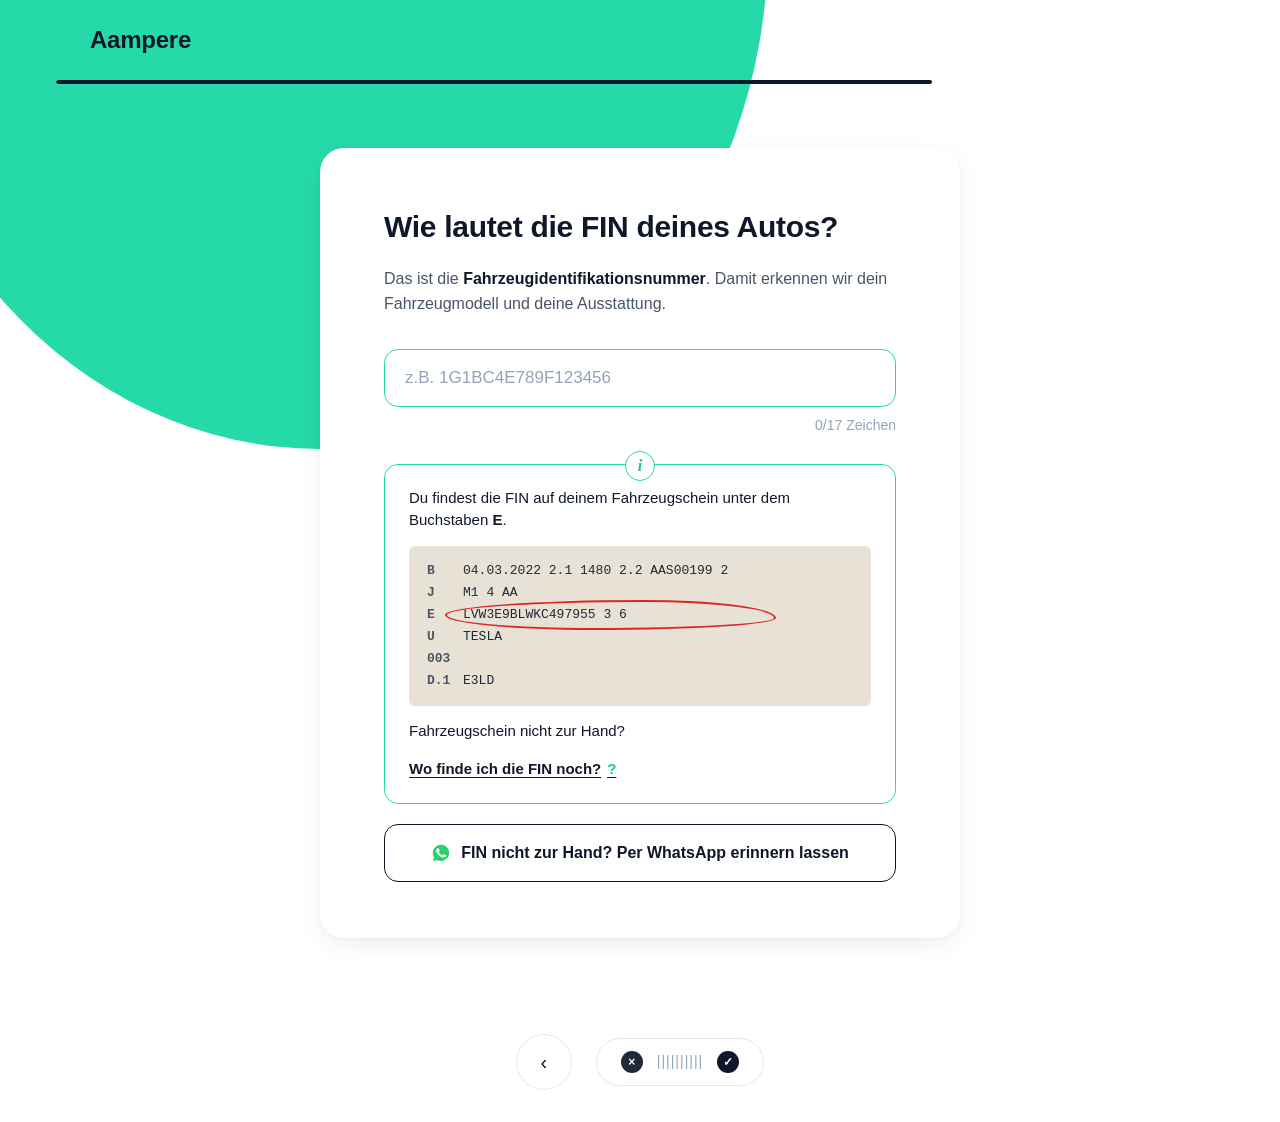
==== funnel-3-vin.html @ 7c8a5d74 "Wireframe: FIN-not-at-hand pitch" ====
<!DOCTYPE html>
<html lang="de">
<head>
<meta charset="UTF-8">
<meta name="viewport" content="width=device-width, initial-scale=1.0">
<title>Aampere Funnel · FIN-Eingabe</title>
<link rel="stylesheet" href="styles.css">
</head>
<body class="funnel-page">

<header class="funnel-header">
  <a href="index.html" class="brand">
    <svg viewBox="0 0 24 24" fill="none" xmlns="http://www.w3.org/2000/svg">
      <path d="M13.5 2L4 14h6l-1.5 8L20 10h-6l-0.5-8z" fill="#26D9A8"/>
    </svg>
    <span>Aampere</span>
  </a>
</header>

<div class="progress-bar"><div class="progress-bar-fill" style="width: 75%;"></div></div>

<main class="funnel-stage">
  <div class="card">
    <h1 class="card-title">Wie lautet die <strong>FIN</strong> deines Autos?</h1>
    <p class="card-sub">Das ist die <strong>Fahrzeugidentifikationsnummer</strong>. Damit erkennen wir dein Fahrzeugmodell und deine Ausstattung.</p>

    <div class="input-block">
      <input type="text" class="input-funnel" placeholder="z.B. 1G1BC4E789F123456" maxlength="17">
      <div class="input-meta">0/17 Zeichen</div>
    </div>

    <div class="help-callout">
      <p>Du findest die FIN auf deinem Fahrzeugschein unter dem Buchstaben <strong>E</strong>.</p>
      <div class="fahrzeugschein-mock">
        <div class="row"><span class="label">B</span><span>04.03.2022    2.1 1480    2.2 AAS00199    2</span></div>
        <div class="row"><span class="label">J</span><span>M1    4    AA</span></div>
        <div class="row fin-row"><span class="label">E</span><span>LVW3E9BLWKC497955    3   6<span class="fin-circle"></span></span></div>
        <div class="row"><span class="label">U</span><span>TESLA</span></div>
        <div class="row"><span class="label">003</span><span></span></div>
        <div class="row"><span class="label">D.1</span><span>E3LD</span></div>
      </div>
      <p>Fahrzeugschein nicht zur Hand?</p>
      <a href="#" class="help-link">
        <span>Wo finde ich die FIN noch?</span>
        <span class="q-icon">?</span>
      </a>
    </div>

    <!-- NEW SECONDARY ACTION: "FIN nicht zur Hand" Button -->
    <a href="phone-capture.html?from=funnel" class="btn-secondary-fallback">
      <svg class="wa-icon" width="20" height="20" viewBox="0 0 24 24" fill="currentColor" xmlns="http://www.w3.org/2000/svg">
        <path d="M12.04 2C6.58 2 2.13 6.45 2.13 11.91c0 1.95.57 3.81 1.61 5.39L2 22l4.84-1.71c1.5.84 3.21 1.28 4.99 1.28h.04c5.46 0 9.91-4.45 9.91-9.91 0-2.65-1.03-5.14-2.9-7.01A9.82 9.82 0 0012.04 2zm5.81 14.04c-.24.67-1.38 1.28-1.93 1.36-.51.07-1.13.1-1.83-.12-.42-.13-.97-.31-1.66-.61-2.93-1.27-4.85-4.21-4.99-4.41-.15-.2-1.2-1.6-1.2-3.06s.77-2.18 1.04-2.47c.27-.3.59-.37.79-.37.2 0 .39 0 .57.01.18.01.43-.07.67.51.24.59.83 2.04.91 2.19.07.15.12.32.02.52-.1.2-.15.32-.3.49-.15.17-.32.39-.45.52-.15.15-.31.32-.13.62.17.3.78 1.29 1.68 2.09 1.16 1.03 2.13 1.36 2.43 1.51.3.15.48.13.66-.08.18-.2.76-.89.96-1.19.2-.3.39-.25.66-.15.27.1 1.71.81 2 .96.29.15.49.22.56.34.07.13.07.71-.17 1.38z"/>
      </svg>
      <span>FIN nicht zur Hand? Per WhatsApp erinnern lassen</span>
    </a>
  </div>
</main>

<div class="funnel-foot">
  <a href="funnel-2-registration.html" class="back-circle">‹</a>
  <div class="scan-pill">
    <span class="dot dot-cancel">×</span>
    <span class="scan-lines">||||||||||</span>
    <span class="dot dot-confirm">✓</span>
  </div>
</div>

</body>
</html>
---- styles.css ----
/* Aampere Wireframe - Shared Styles */

:root {
  --mint: #26D9A8;
  --mint-hover: #1FC495;
  --mint-soft: #DCFCE7;
  --ink: #0F172A;
  --body: #475569;
  --muted: #94A3B8;
  --line: #E2E8F0;
  --bg: #FFFFFF;
  --bg-soft: #F8FAFC;
  --shadow-card: 0 1px 3px rgba(15, 23, 42, 0.04), 0 8px 24px rgba(15, 23, 42, 0.06);
  --shadow-input: 0 1px 2px rgba(15, 23, 42, 0.04);
  --radius-sm: 10px;
  --radius-md: 14px;
  --radius-lg: 24px;
}

* {
  box-sizing: border-box;
}

html, body {
  margin: 0;
  padding: 0;
  font-family: -apple-system, BlinkMacSystemFont, "Inter", "Segoe UI", Helvetica, Arial, sans-serif;
  color: var(--ink);
  background: var(--bg);
  -webkit-font-smoothing: antialiased;
  line-height: 1.5;
}

a {
  color: inherit;
  text-decoration: none;
}

button {
  font-family: inherit;
  cursor: pointer;
  border: none;
}

/* ========== HEADER (homepage style) ========== */

.site-header {
  display: flex;
  align-items: center;
  justify-content: space-between;
  padding: 22px 56px;
  background: #fff;
}

.brand {
  display: flex;
  align-items: center;
  gap: 8px;
  font-weight: 700;
  font-size: 24px;
  letter-spacing: -0.01em;
}

.brand svg {
  width: 26px;
  height: 26px;
}

.nav {
  display: flex;
  align-items: center;
  gap: 36px;
  font-size: 16px;
  color: var(--ink);
  font-weight: 500;
}

.nav .nav-cta {
  background: var(--mint);
  color: #fff;
  padding: 12px 22px;
  border-radius: var(--radius-md);
  font-weight: 600;
  transition: background 0.15s;
}

.nav .nav-cta:hover {
  background: var(--mint-hover);
}

.nav-item-with-arrow::after {
  content: " ⌄";
  color: var(--muted);
  font-size: 14px;
}

/* ========== HOMEPAGE HERO ========== */

.hero {
  display: grid;
  grid-template-columns: 1fr 1fr;
  gap: 64px;
  max-width: 1240px;
  margin: 60px auto 0;
  padding: 0 56px 80px;
  align-items: center;
}

.hero-content {
  max-width: 540px;
}

.badge {
  display: inline-flex;
  align-items: center;
  gap: 10px;
  background: var(--bg-soft);
  border-radius: 999px;
  padding: 10px 18px;
  font-size: 15px;
  color: var(--ink);
  margin-bottom: 36px;
}

.badge-icon {
  background: var(--mint);
  border-radius: 8px;
  width: 26px;
  height: 26px;
  display: inline-flex;
  align-items: center;
  justify-content: center;
}

.badge-icon svg {
  width: 14px;
  height: 14px;
  color: #fff;
}

h1.hero-title {
  font-size: 64px;
  line-height: 1.05;
  font-weight: 700;
  letter-spacing: -0.02em;
  margin: 0 0 28px;
}

.hero-sub {
  font-size: 22px;
  color: var(--body);
  margin: 0 0 36px;
  line-height: 1.4;
}

.fin-input-row {
  display: flex;
  align-items: stretch;
  background: #fff;
  border: 1px solid var(--line);
  border-radius: var(--radius-md);
  padding: 8px;
  box-shadow: var(--shadow-input);
  max-width: 540px;
}

.fin-input-row input {
  flex: 1;
  border: none;
  outline: none;
  padding: 14px 18px;
  font-size: 17px;
  color: var(--ink);
  font-family: inherit;
  background: transparent;
}

.fin-input-row input::placeholder {
  color: var(--muted);
}

.fin-input-row .help-icon {
  display: inline-flex;
  align-items: center;
  justify-content: center;
  color: var(--muted);
  padding: 0 10px;
  font-size: 18px;
}

.btn-primary {
  background: var(--mint);
  color: #fff;
  font-weight: 600;
  font-size: 16px;
  padding: 14px 22px;
  border-radius: var(--radius-sm);
  transition: background 0.15s;
}

.btn-primary:hover {
  background: var(--mint-hover);
}

.btn-primary-large {
  width: 100%;
  padding: 18px 22px;
  font-size: 18px;
  border-radius: var(--radius-md);
}

/* NEW: FIN-not-at-hand link (homepage) */
.fin-fallback-link {
  display: inline-flex;
  align-items: center;
  gap: 6px;
  margin-top: 18px;
  font-size: 15px;
  color: var(--body);
  font-weight: 500;
  padding: 6px 0;
  border-bottom: 1px dashed var(--muted);
  transition: color 0.15s, border-color 0.15s;
}

.fin-fallback-link:hover {
  color: var(--mint-hover);
  border-bottom-color: var(--mint);
}

.fin-fallback-link .wa-icon {
  color: #25D366;
}

.google-rating {
  display: flex;
  align-items: center;
  gap: 14px;
  margin-top: 28px;
  font-size: 16px;
  color: var(--ink);
}

.google-g {
  width: 28px;
  height: 28px;
  background: conic-gradient(from 0deg, #4285F4, #34A853, #FBBC05, #EA4335);
  border-radius: 50%;
  display: inline-block;
  position: relative;
}

.google-g::after {
  content: "G";
  position: absolute;
  inset: 0;
  display: flex;
  align-items: center;
  justify-content: center;
  color: #fff;
  font-weight: 700;
  font-size: 15px;
}

.stars {
  color: #FBBC05;
  letter-spacing: 2px;
}

.rating-divider {
  color: var(--line);
}

.hero-image {
  width: 100%;
  aspect-ratio: 1 / 1;
  background: linear-gradient(135deg, #DCFCE7 0%, #BBF7D0 55%, #86EFAC 100%);
  border-radius: var(--radius-lg);
  display: flex;
  align-items: center;
  justify-content: center;
  color: var(--ink);
  font-size: 17px;
  font-weight: 500;
  text-align: center;
  padding: 40px;
}

.hero-image-placeholder {
  opacity: 0.55;
}

/* ========== FUNNEL LAYOUT ========== */

.funnel-page {
  min-height: 100vh;
  background: #fff;
  position: relative;
  overflow: hidden;
}

.funnel-page::before {
  content: "";
  position: absolute;
  top: -50%;
  left: -10%;
  width: 70%;
  height: 90%;
  background: var(--mint);
  border-radius: 50%;
  z-index: 0;
  filter: blur(0px);
  opacity: 1;
}

.funnel-header {
  position: relative;
  z-index: 2;
  padding: 22px 56px;
  display: flex;
  align-items: center;
}

.progress-bar {
  position: relative;
  z-index: 2;
  height: 4px;
  background: rgba(255, 255, 255, 0.35);
  margin: 0 56px;
  border-radius: 2px;
  overflow: hidden;
}

.progress-bar-fill {
  height: 100%;
  background: var(--ink);
  border-radius: 2px;
  transition: width 0.3s;
}

.funnel-stage {
  position: relative;
  z-index: 2;
  display: flex;
  justify-content: center;
  padding: 64px 24px 80px;
}

.card {
  background: #fff;
  border-radius: var(--radius-lg);
  box-shadow: var(--shadow-card);
  padding: 56px 64px;
  max-width: 640px;
  width: 100%;
}

.card-narrow {
  max-width: 540px;
}

.card-title {
  font-size: 30px;
  font-weight: 700;
  margin: 0 0 18px;
  letter-spacing: -0.01em;
  color: var(--ink);
}

.card-sub {
  font-size: 16px;
  color: var(--body);
  margin: 0 0 32px;
  line-height: 1.55;
}

.card-sub strong {
  color: var(--ink);
  font-weight: 600;
}

/* ========== INPUT FIELDS (Funnel) ========== */

.input-block {
  margin-bottom: 28px;
}

.input-funnel {
  width: 100%;
  border: 1.5px solid var(--mint);
  border-radius: var(--radius-md);
  padding: 18px 20px;
  font-size: 17px;
  color: var(--ink);
  font-family: inherit;
  background: #fff;
  outline: none;
  transition: border-color 0.15s;
}

.input-funnel:focus {
  border-color: var(--mint-hover);
  box-shadow: 0 0 0 4px rgba(38, 217, 168, 0.15);
}

.input-funnel::placeholder {
  color: var(--muted);
}

.input-meta {
  text-align: right;
  font-size: 14px;
  color: var(--muted);
  margin-top: 8px;
}

/* ========== HELP CALLOUT (Fahrzeugschein info) ========== */

.help-callout {
  background: #fff;
  border: 1.5px solid var(--mint);
  border-radius: var(--radius-md);
  padding: 22px 24px;
  position: relative;
  margin-top: 16px;
}

.help-callout::before {
  content: "i";
  position: absolute;
  top: -14px;
  left: 50%;
  transform: translateX(-50%);
  width: 28px;
  height: 28px;
  background: #fff;
  border: 1.5px solid var(--mint);
  border-radius: 50%;
  display: flex;
  align-items: center;
  justify-content: center;
  font-family: Georgia, serif;
  font-style: italic;
  font-weight: 600;
  color: var(--mint-hover);
}

.help-callout p {
  margin: 0 0 14px;
  font-size: 15px;
  color: var(--ink);
}

.fahrzeugschein-mock {
  background: #E8E2D6;
  border-radius: 6px;
  padding: 14px 18px;
  font-family: "Courier New", monospace;
  font-size: 13px;
  line-height: 1.7;
  color: #1F2937;
  position: relative;
  margin: 14px 0;
}

.fahrzeugschein-mock .row {
  display: grid;
  grid-template-columns: 24px 1fr;
  gap: 12px;
  align-items: center;
}

.fahrzeugschein-mock .label {
  font-weight: 700;
  color: #4B5563;
}

.fahrzeugschein-mock .fin-row {
  position: relative;
}

.fahrzeugschein-mock .fin-circle {
  position: absolute;
  top: -4px;
  left: 18px;
  right: 18%;
  bottom: -4px;
  border: 2px solid #DC2626;
  border-radius: 60% 40% 55% 45% / 50% 60% 40% 50%;
  pointer-events: none;
}

.help-link {
  display: inline-flex;
  align-items: center;
  gap: 6px;
  font-size: 15px;
  color: var(--ink);
  font-weight: 600;
  text-decoration: underline;
  text-decoration-thickness: 1px;
  text-underline-offset: 3px;
}

.help-link .q-icon {
  color: var(--mint-hover);
}

/* NEW: Secondary CTA "FIN nicht zur Hand" inside funnel */
.btn-secondary-fallback {
  display: flex;
  align-items: center;
  justify-content: center;
  gap: 10px;
  width: 100%;
  background: #fff;
  color: var(--ink);
  border: 1.5px solid var(--ink);
  border-radius: var(--radius-md);
  padding: 16px 20px;
  font-size: 16px;
  font-weight: 600;
  margin-top: 20px;
  transition: background 0.15s, color 0.15s;
}

.btn-secondary-fallback:hover {
  background: var(--ink);
  color: #fff;
}

.btn-secondary-fallback .wa-icon {
  color: #25D366;
}

.btn-secondary-fallback:hover .wa-icon {
  color: #fff;
}

.divider-or {
  display: flex;
  align-items: center;
  gap: 14px;
  color: var(--muted);
  font-size: 13px;
  text-transform: uppercase;
  letter-spacing: 0.08em;
  margin: 24px 0 4px;
}

.divider-or::before,
.divider-or::after {
  content: "";
  flex: 1;
  height: 1px;
  background: var(--line);
}

/* ========== FUNNEL NAV (back arrow, scan) ========== */

.funnel-foot {
  position: relative;
  z-index: 2;
  display: flex;
  align-items: center;
  justify-content: center;
  gap: 24px;
  padding: 16px 24px 32px;
}

.back-circle {
  width: 56px;
  height: 56px;
  border-radius: 50%;
  background: #fff;
  border: 1px solid var(--line);
  display: flex;
  align-items: center;
  justify-content: center;
  color: var(--ink);
  font-size: 20px;
}

.scan-pill {
  display: flex;
  align-items: center;
  gap: 14px;
  background: #fff;
  border: 1px solid var(--line);
  border-radius: 999px;
  padding: 12px 24px;
  color: var(--ink);
  font-size: 14px;
}

.scan-pill .dot {
  width: 22px;
  height: 22px;
  border-radius: 50%;
  display: inline-flex;
  align-items: center;
  justify-content: center;
  font-weight: 600;
  font-size: 12px;
}

.scan-pill .dot-cancel {
  background: #1F2937;
  color: #fff;
}

.scan-pill .dot-confirm {
  background: var(--ink);
  color: #fff;
}

.scan-pill .scan-lines {
  letter-spacing: 1px;
  color: var(--muted);
}

/* ========== COUNTRY / OPTION PICKER ========== */

.options-grid {
  display: grid;
  grid-template-columns: 1fr 1fr;
  gap: 18px;
}

.option-card {
  background: #fff;
  border: 1.5px solid var(--line);
  border-radius: var(--radius-md);
  padding: 28px 24px;
  display: flex;
  flex-direction: column;
  align-items: center;
  gap: 12px;
  cursor: pointer;
  transition: border-color 0.15s, transform 0.1s;
  font: inherit;
  color: inherit;
  text-align: center;
}

.option-card:hover {
  border-color: var(--mint);
  transform: translateY(-1px);
}

.option-card .flag {
  font-size: 36px;
  line-height: 1;
}

.option-card .option-label {
  font-size: 17px;
  font-weight: 600;
  color: var(--ink);
}

.option-card .option-sub {
  font-size: 13px;
  color: var(--muted);
}

/* ========== YEAR PICKER ========== */

.year-grid {
  display: grid;
  grid-template-columns: repeat(4, 1fr);
  gap: 12px;
}

.year-btn {
  background: #fff;
  border: 1.5px solid var(--line);
  border-radius: var(--radius-sm);
  padding: 16px 0;
  font-size: 17px;
  font-weight: 600;
  color: var(--ink);
  transition: border-color 0.15s, background 0.15s;
}

.year-btn:hover {
  border-color: var(--mint);
  background: var(--mint-soft);
}

/* ========== PHONE CAPTURE ========== */

.tag-pill {
  display: inline-flex;
  align-items: center;
  gap: 8px;
  background: #DCFCE7;
  color: #047857;
  font-size: 13px;
  font-weight: 600;
  padding: 6px 12px;
  border-radius: 999px;
  margin-bottom: 20px;
}

.tag-pill .wa-icon {
  color: #25D366;
}

.phone-row {
  display: grid;
  grid-template-columns: 110px 1fr;
  gap: 12px;
  margin-bottom: 18px;
}

.country-select {
  border: 1.5px solid var(--mint);
  border-radius: var(--radius-md);
  background: #fff;
  font-family: inherit;
  font-size: 17px;
  color: var(--ink);
  padding: 18px 14px;
  outline: none;
  cursor: pointer;
  appearance: none;
  background-image: url("data:image/svg+xml;utf8,<svg xmlns='http://www.w3.org/2000/svg' width='12' height='8' viewBox='0 0 12 8'><path fill='%2394A3B8' d='M6 8L0 0h12z'/></svg>");
  background-repeat: no-repeat;
  background-position: right 14px center;
  padding-right: 32px;
}

.value-list {
  list-style: none;
  padding: 0;
  margin: 12px 0 28px;
  display: grid;
  gap: 12px;
}

.value-list li {
  display: flex;
  align-items: flex-start;
  gap: 12px;
  font-size: 15px;
  color: var(--body);
}

.value-list .check {
  width: 22px;
  height: 22px;
  border-radius: 50%;
  background: var(--mint-soft);
  color: #047857;
  display: inline-flex;
  align-items: center;
  justify-content: center;
  font-size: 13px;
  font-weight: 700;
  flex-shrink: 0;
  margin-top: 1px;
}

.fineprint {
  font-size: 12px;
  color: var(--muted);
  text-align: center;
  margin-top: 18px;
  line-height: 1.5;
}

.back-link {
  display: inline-flex;
  align-items: center;
  gap: 6px;
  margin-top: 24px;
  font-size: 14px;
  color: var(--muted);
  font-weight: 500;
}

.back-link:hover {
  color: var(--ink);
}

/* ========== CONFIRMATION ========== */

.confirmation-stage {
  display: grid;
  grid-template-columns: 1.1fr 0.9fr;
  gap: 40px;
  max-width: 1080px;
  width: 100%;
  align-items: center;
}

.success-check {
  width: 72px;
  height: 72px;
  border-radius: 50%;
  background: var(--mint-soft);
  color: #047857;
  display: flex;
  align-items: center;
  justify-content: center;
  font-size: 36px;
  font-weight: 700;
  margin-bottom: 28px;
}

.confirmation-stage .card {
  padding: 56px 56px;
}

.steps {
  list-style: none;
  padding: 0;
  margin: 18px 0 28px;
  display: grid;
  gap: 16px;
}

.steps li {
  display: grid;
  grid-template-columns: 28px 1fr;
  gap: 14px;
  font-size: 15px;
  color: var(--body);
  line-height: 1.5;
}

.steps .step-num {
  width: 28px;
  height: 28px;
  border-radius: 50%;
  background: var(--ink);
  color: #fff;
  display: inline-flex;
  align-items: center;
  justify-content: center;
  font-size: 13px;
  font-weight: 700;
}

.steps strong {
  color: var(--ink);
  font-weight: 600;
}

/* WhatsApp mockup */

.whatsapp-mock {
  background: #E5DDD3;
  border-radius: var(--radius-lg);
  padding: 0;
  box-shadow: var(--shadow-card);
  overflow: hidden;
  max-width: 380px;
  margin: 0 auto;
  font-family: -apple-system, "Helvetica Neue", Helvetica, sans-serif;
}

.wa-header {
  background: #075E54;
  color: #fff;
  padding: 14px 18px;
  display: flex;
  align-items: center;
  gap: 12px;
}

.wa-avatar {
  width: 38px;
  height: 38px;
  border-radius: 50%;
  background: var(--mint);
  display: flex;
  align-items: center;
  justify-content: center;
}

.wa-avatar svg {
  width: 22px;
  height: 22px;
  color: #fff;
}

.wa-header-text {
  display: flex;
  flex-direction: column;
}

.wa-header-name {
  font-size: 16px;
  font-weight: 600;
}

.wa-header-status {
  font-size: 12px;
  opacity: 0.75;
}

.wa-body {
  padding: 20px 14px 24px;
  background: #ECE5DD;
  background-image:
    radial-gradient(rgba(255, 255, 255, 0.4) 1px, transparent 1px),
    radial-gradient(rgba(0, 0, 0, 0.03) 1px, transparent 1px);
  background-size: 24px 24px, 24px 24px;
  background-position: 0 0, 12px 12px;
  min-height: 280px;
  display: flex;
  flex-direction: column;
  gap: 10px;
}

.wa-date {
  align-self: center;
  background: rgba(225, 245, 254, 0.92);
  border-radius: 8px;
  padding: 4px 12px;
  font-size: 12px;
  color: #54656F;
  margin-bottom: 6px;
}

.wa-msg {
  background: #fff;
  border-radius: 10px;
  padding: 9px 12px 6px;
  max-width: 78%;
  font-size: 14.5px;
  color: #111;
  line-height: 1.4;
  box-shadow: 0 1px 1px rgba(0, 0, 0, 0.08);
  position: relative;
}

.wa-msg-sent {
  align-self: flex-end;
  background: #DCF8C6;
}

.wa-msg-photo {
  align-self: flex-end;
  background: #DCF8C6;
  padding: 6px;
  max-width: 64%;
}

.wa-photo-thumb {
  width: 100%;
  aspect-ratio: 4 / 3;
  background: linear-gradient(135deg, #E8E2D6, #C7BFB0);
  border-radius: 6px;
  display: flex;
  align-items: center;
  justify-content: center;
  color: #6B6356;
  font-size: 12px;
  font-weight: 500;
}

.wa-time {
  display: block;
  text-align: right;
  font-size: 10.5px;
  color: #667781;
  margin-top: 2px;
}

/* ========== FOOTNOTE BANNER (for parked questions hint) ========== */

.wireframe-banner {
  background: #FEF3C7;
  border-bottom: 1px solid #FDE68A;
  padding: 10px 24px;
  font-size: 13px;
  color: #92400E;
  text-align: center;
}

.wireframe-banner strong {
  color: #78350F;
}

.wireframe-banner a {
  color: #92400E;
  text-decoration: underline;
  margin-left: 8px;
}

/* ========== RESPONSIVE ========== */

@media (max-width: 900px) {
  .site-header,
  .funnel-header {
    padding: 18px 20px;
  }

  .nav {
    gap: 18px;
    font-size: 14px;
  }

  .nav-item-hide-mobile {
    display: none;
  }

  .hero {
    grid-template-columns: 1fr;
    gap: 36px;
    padding: 0 20px 60px;
    margin-top: 30px;
  }

  h1.hero-title {
    font-size: 40px;
  }

  .hero-sub {
    font-size: 18px;
  }

  .card {
    padding: 36px 28px;
  }

  .card-title {
    font-size: 24px;
  }

  .funnel-stage {
    padding: 40px 16px 60px;
  }

  .funnel-page::before {
    width: 130%;
    top: -40%;
    left: -20%;
  }

  .progress-bar {
    margin: 0 20px;
  }

  .confirmation-stage {
    grid-template-columns: 1fr;
    gap: 24px;
  }

  .options-grid {
    grid-template-columns: 1fr;
  }

  .year-grid {
    grid-template-columns: repeat(3, 1fr);
  }

  .hero-image {
    aspect-ratio: 4 / 3;
  }
}
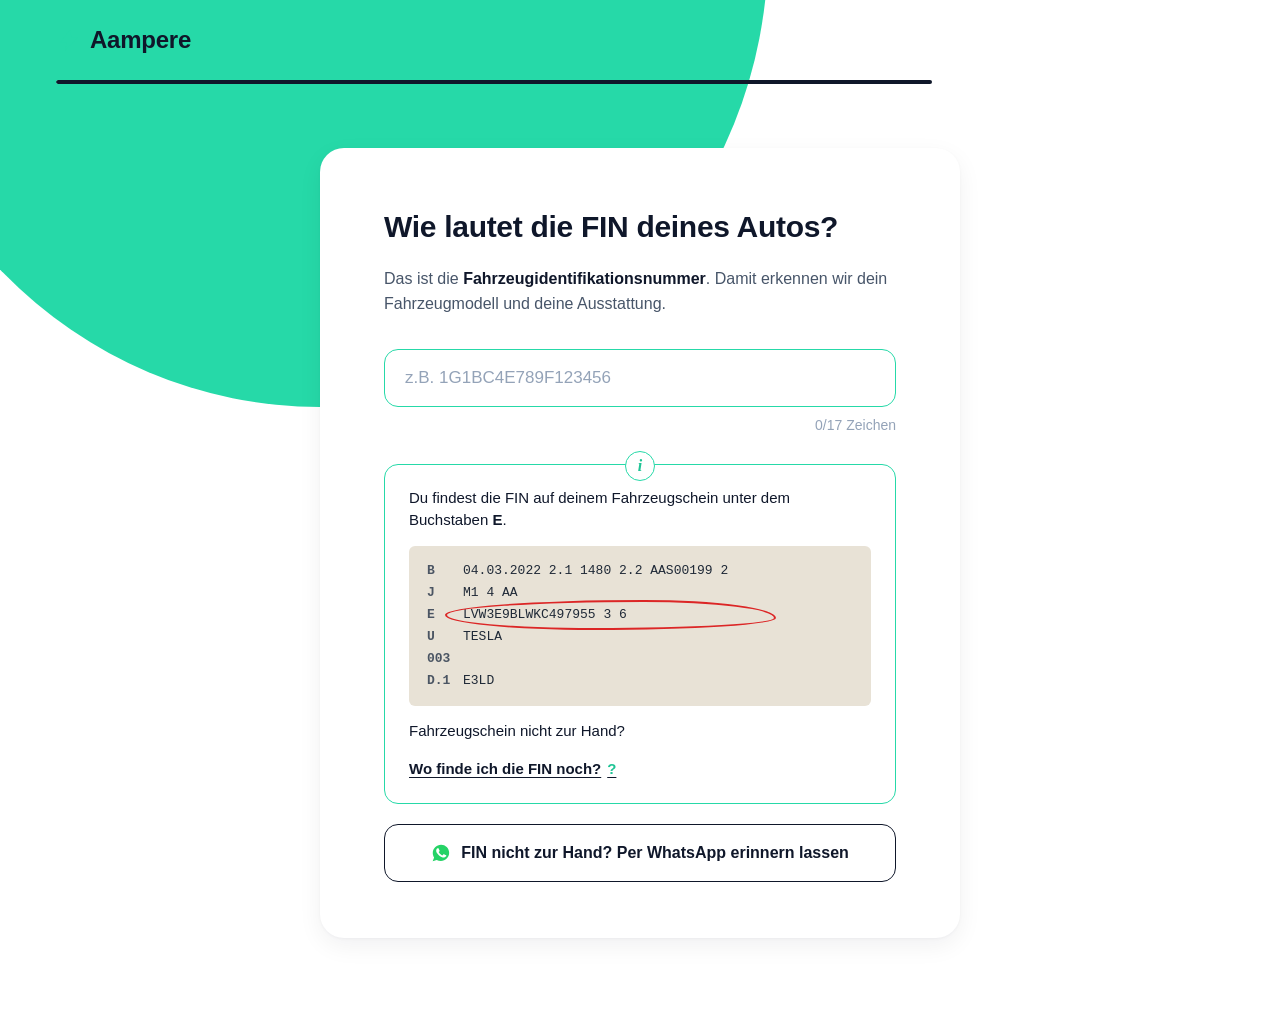
==== commit a0229b1f: "Remove back-arrow + scan-pill from VIN screen" ====
--- a/funnel-3-vin.html
+++ b/funnel-3-vin.html
@@ -56,14 +56,5 @@
   </div>
 </main>
 
-<div class="funnel-foot">
-  <a href="funnel-2-registration.html" class="back-circle">‹</a>
-  <div class="scan-pill">
-    <span class="dot dot-cancel">×</span>
-    <span class="scan-lines">||||||||||</span>
-    <span class="dot dot-confirm">✓</span>
-  </div>
-</div>
-
 </body>
 </html>
